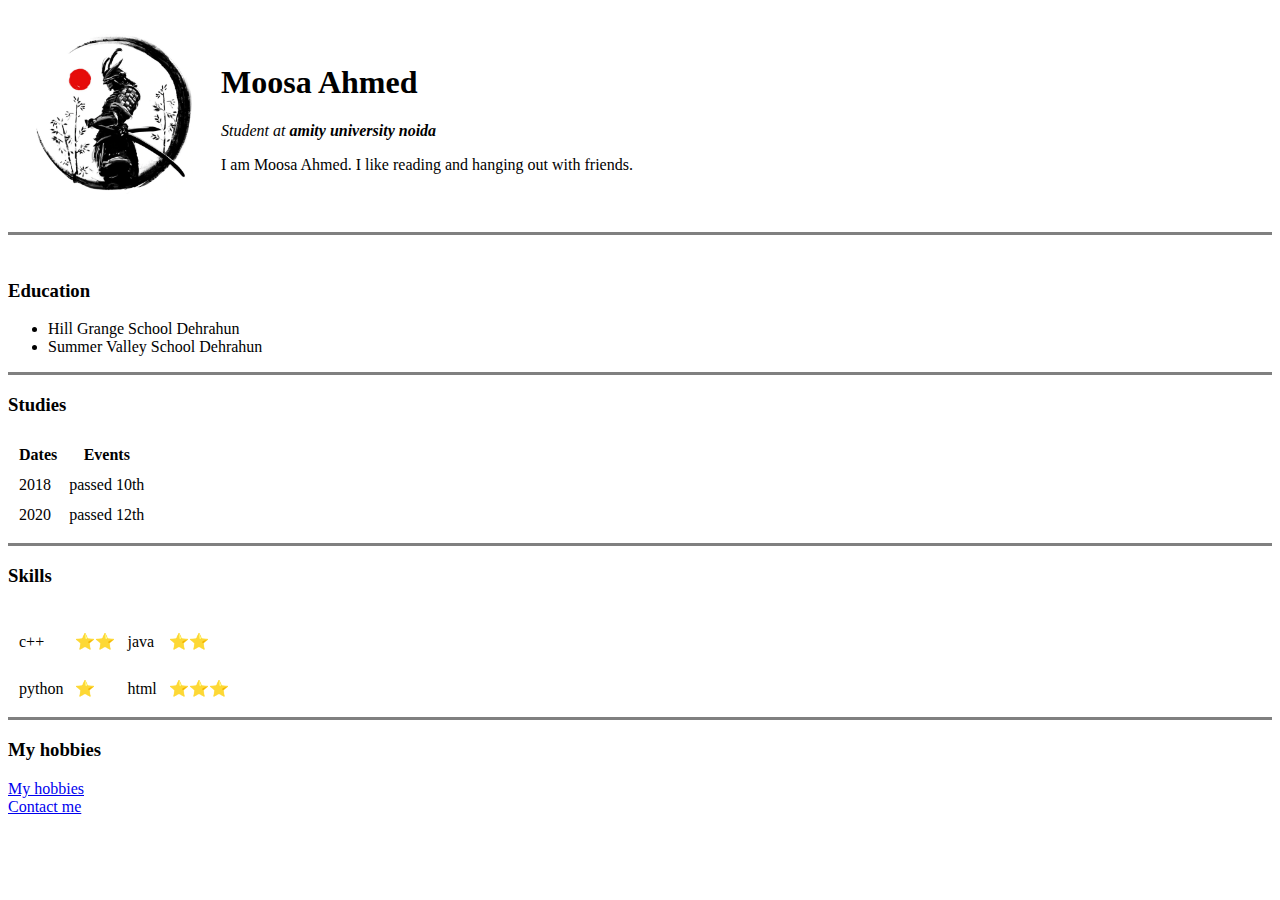
==== index.html @ ff459fec "Add files via upload" ====
<!DOCTYPE html>
<html lang="en">

<head>
    <meta charset="UTF-8">
    <meta http-equiv="X-UA-Compatible" content="IE=edge">
    <meta name="viewport" content="width=device-width, initial-scale=1.0">
    <title>Moosa's personal site</title>
</head>

<body>
    <table cellspacing="25">
        <tr>
            <td><img width="160" height="160" src="images/ab.jpg" alt="Samurai"></td>
            <td>
                <h1>Moosa Ahmed</h1>
                <em>
                    <p>Student at <strong>amity university noida</strong></p>
                </em>
                <p>I am Moosa Ahmed. I like
                    reading and hanging out with friends.</p>
            </td>
        </tr>
    </table>


    <hr size="3" noshade>
    <br>
    <h3>Education</h3>
    <ul>
        <li>Hill Grange School Dehrahun</li>
        <li>Summer Valley School Dehrahun</li>
    </ul>
    <hr size="3" noshade>
    <h3>Studies</h3>
    <table cellspacing="10">
        <thead>
            <tr>
                <th>Dates</th>
                <th>Events</th>
            </tr>
        </thead>
        <tbody>
            <tr>
                <td>2018</td>
                <td>passed 10th</td>
            </tr>
            <tr>
                <td>2020</td>
                <td>passed 12th</td>
            </tr>
        </tbody>
    </table>
    <hr size="3" noshade>
    <h3>Skills</h3>
    <table cellspacing="10">
        <tr>
            <td>c++</td>
            <td>
                <p>&#11088&#11088</p>
            </td>
            <td>java</td>
            <td>&#11088&#11088</td>
        </tr>
        <tr>
            <td>python</td>
            <td>&#11088</td>
            <td>html</td>
            <td>&#11088&#11088&#11088</td>
        </tr>
    </table>
    <hr size="3" noshade>
    <h3>My hobbies</h3>
    <a href="hobbies.html" target="_blank">My hobbies</a><br>
    <a href="contact.html" target="_blsnk>">Contact me</a>
</body>

</html>
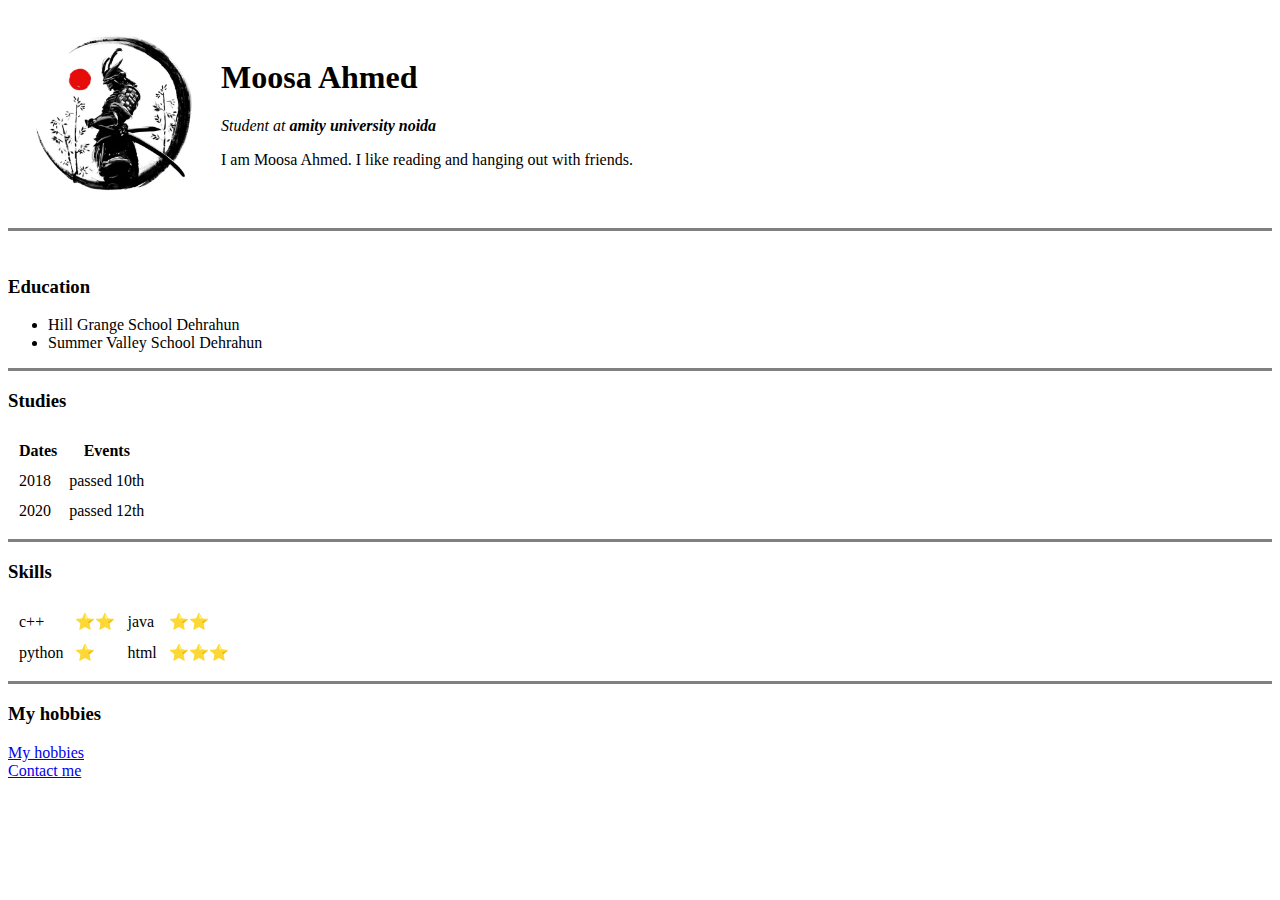
==== commit 17519c37: "Update index.html" ====
--- a/index.html
+++ b/index.html
@@ -1,4 +1,3 @@
-<!DOCTYPE html>
 <html lang="en">
 
 <head>
@@ -75,4 +74,4 @@
     <a href="contact.html" target="_blsnk>">Contact me</a>
 </body>
 
-</html>+</html>
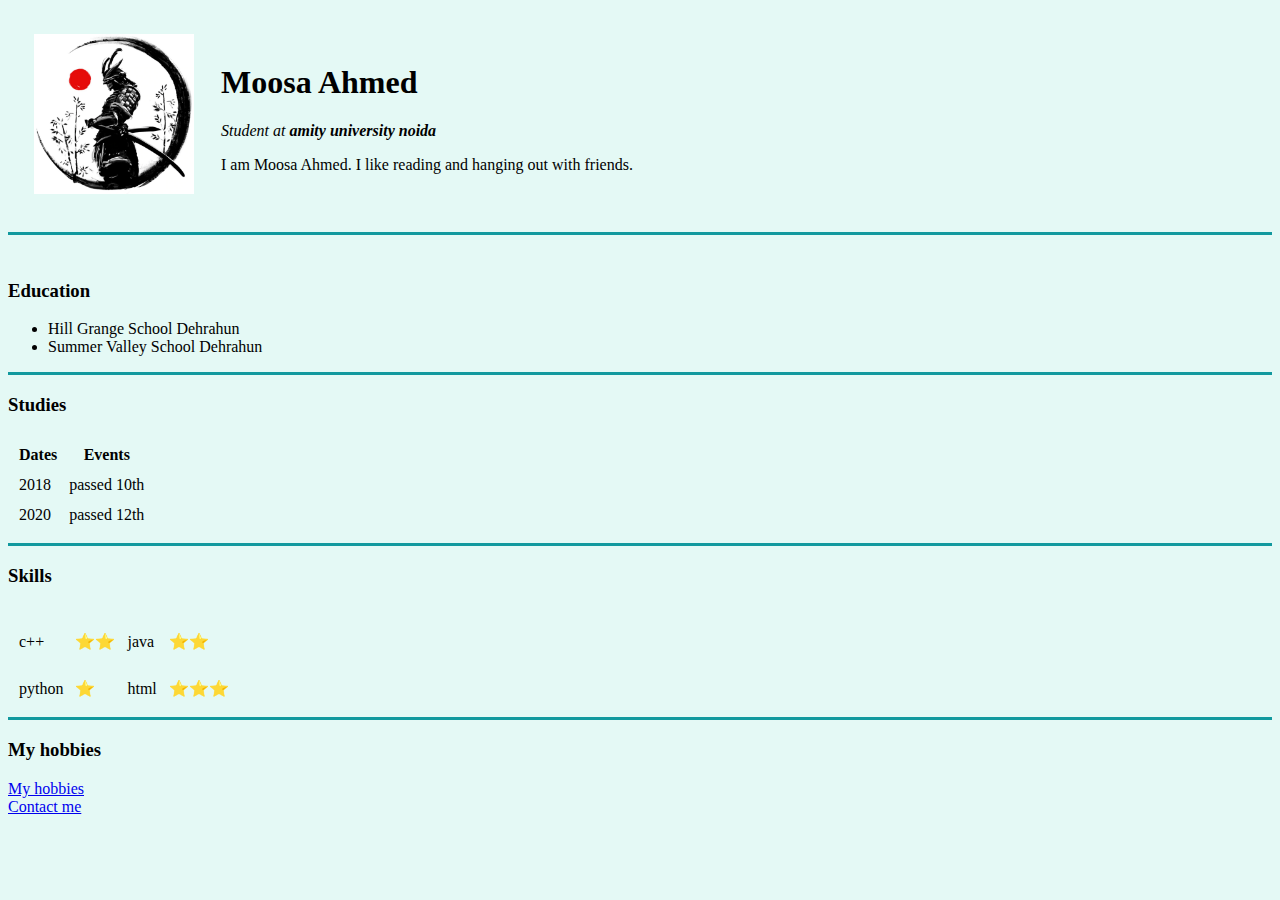
==== commit 36a36e44: "color update" ====
--- a/index.html
+++ b/index.html
@@ -1,3 +1,4 @@
+<!DOCTYPE html>
 <html lang="en">
 
 <head>
@@ -6,6 +7,18 @@
     <meta name="viewport" content="width=device-width, initial-scale=1.0">
     <title>Moosa's personal site</title>
 </head>
+
+<style>
+    body {
+        background-color: #E4F9F5;
+    }
+
+    hr {
+        background-color: #11999E;
+        border-style: none;
+        height: 3px;
+    }
+</style>
 
 <body>
     <table cellspacing="25">
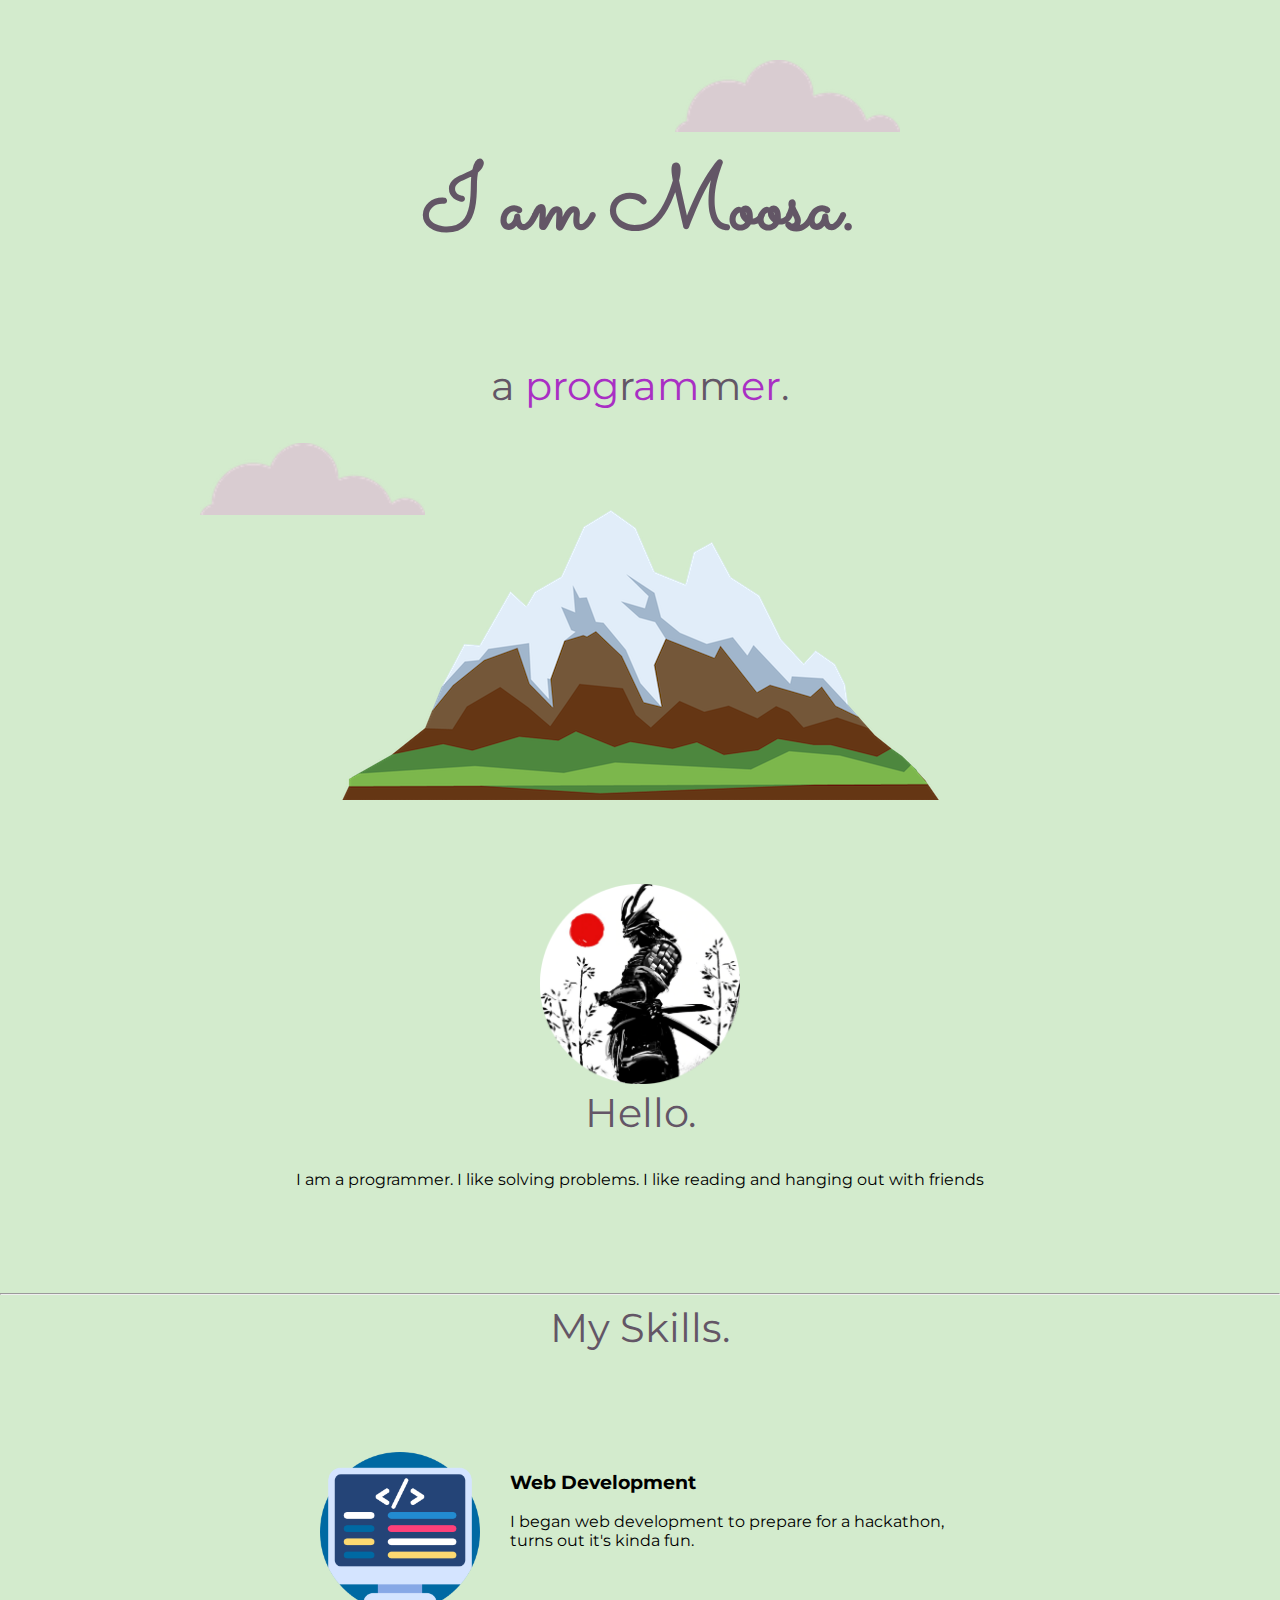
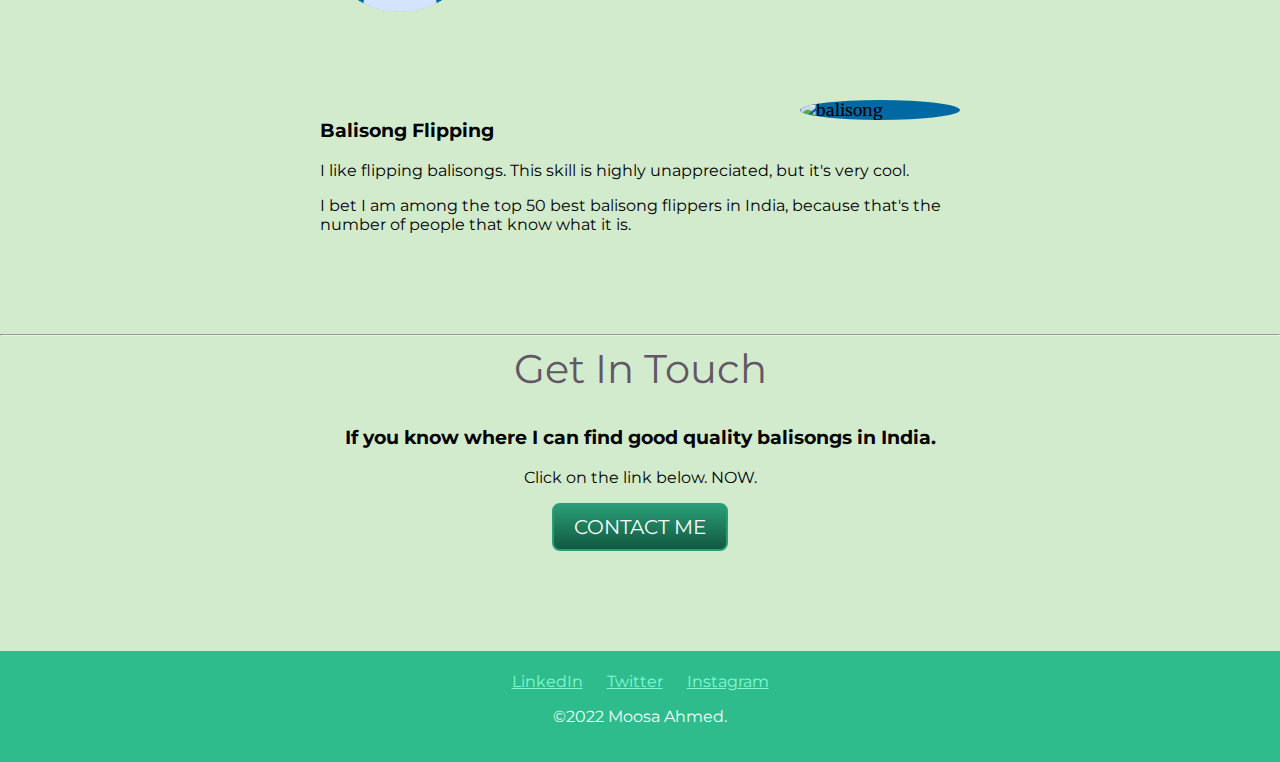
==== commit 6979d104: "Add files via upload" ====
--- a/index.html
+++ b/index.html
@@ -5,86 +5,68 @@
     <meta charset="UTF-8">
     <meta http-equiv="X-UA-Compatible" content="IE=edge">
     <meta name="viewport" content="width=device-width, initial-scale=1.0">
-    <title>Moosa's personal site</title>
+    <title>Moosa Ahmed</title>
+    <link rel="stylesheet" href="css/styles.css">
+    <link rel="icon" href="favicon (1).ico">
+    <link rel="preconnect" href="https://fonts.googleapis.com">
+    <link rel="preconnect" href="https://fonts.gstatic.com" crossorigin>
+    <link rel="preconnect" href="https://fonts.googleapis.com">
+    <link rel="preconnect" href="https://fonts.gstatic.com" crossorigin>
+    <link href="https://fonts.googleapis.com/css2?family=Merriweather&family=Montserrat&family=Sacramento&display=swap"
+        rel="stylesheet">
 </head>
 
-<style>
-    body {
-        background-color: #E4F9F5;
-    }
-
-    hr {
-        background-color: #11999E;
-        border-style: none;
-        height: 3px;
-    }
-</style>
-
 <body>
-    <table cellspacing="25">
-        <tr>
-            <td><img width="160" height="160" src="images/ab.jpg" alt="Samurai"></td>
-            <td>
-                <h1>Moosa Ahmed</h1>
-                <em>
-                    <p>Student at <strong>amity university noida</strong></p>
-                </em>
-                <p>I am Moosa Ahmed. I like
-                    reading and hanging out with friends.</p>
-            </td>
-        </tr>
-    </table>
+    <div class="top">
+        <img class="cloud1" src="images/cloud.png" alt="cloud">
+        <h1>I am Moosa.</h1>
+        <h2>a <span>prog</span>r<span>am</span>m<span>er</span>.</h2>
+        <img class="cloud2" src="images/cloud.png" alt="cloud">
+        <img class="mountain" src="images/mountain.png" alt="mountain">
+    </div>
+    <div class="middle-container">
+        <div class="profile">
+            <img width="200" height="200" src="images/ab.jpg" alt="profile picture">
+            <h2>Hello.</h2>
+            <p>I am a programmer. I like solving problems. I like reading and hanging out with friends
+            </p>
+        </div>
+        <hr>
+        <div class="skills">
+            <h2>My Skills.</h2>
+            <div class="skill-row">
+                <img class="web-development" src="images/coding.png"
+                    alt="web-development">
+                <a class="img" href="https://www.flaticon.com/free-icons/web-development" title="web development icons">Web
+                    development icons created by Freepik - Flaticon</a>
+                <h3>Web Development</h3>
+                <p>I began web development to prepare for a hackathon, turns out it's kinda fun.</p>
+            </div>
+            <div class="skill-row">
+                <img class="balisong" src="https://media.giphy.com/media/UpIbMoThvCCuHrxnp1/giphy.gif" alt="balisong">
+                <h3>Balisong Flipping</h3>
+                <p>I like flipping balisongs. This skill is highly unappreciated, but it's very cool.</p>
+                <p>I bet I am among the top 50 best balisong flippers in India, because that's the number of people
+                    that know what it is.
+                </p>
+            </div>
+        </div>
+        <hr>
+        <div class="contact-me">
+            <h2>Get In Touch</h2>
+            <h3>If you know where I can find good quality balisongs in India.</h3>
+            <p>Click on the link below. NOW.</p>
+            <button class="btn" href="mailto:moosa.ahmed2222@gmail.com">CONTACT ME</button>
+        </div>
+    </div>
 
 
-    <hr size="3" noshade>
-    <br>
-    <h3>Education</h3>
-    <ul>
-        <li>Hill Grange School Dehrahun</li>
-        <li>Summer Valley School Dehrahun</li>
-    </ul>
-    <hr size="3" noshade>
-    <h3>Studies</h3>
-    <table cellspacing="10">
-        <thead>
-            <tr>
-                <th>Dates</th>
-                <th>Events</th>
-            </tr>
-        </thead>
-        <tbody>
-            <tr>
-                <td>2018</td>
-                <td>passed 10th</td>
-            </tr>
-            <tr>
-                <td>2020</td>
-                <td>passed 12th</td>
-            </tr>
-        </tbody>
-    </table>
-    <hr size="3" noshade>
-    <h3>Skills</h3>
-    <table cellspacing="10">
-        <tr>
-            <td>c++</td>
-            <td>
-                <p>&#11088&#11088</p>
-            </td>
-            <td>java</td>
-            <td>&#11088&#11088</td>
-        </tr>
-        <tr>
-            <td>python</td>
-            <td>&#11088</td>
-            <td>html</td>
-            <td>&#11088&#11088&#11088</td>
-        </tr>
-    </table>
-    <hr size="3" noshade>
-    <h3>My hobbies</h3>
-    <a href="hobbies.html" target="_blank">My hobbies</a><br>
-    <a href="contact.html" target="_blsnk>">Contact me</a>
+    <div class="bottom-container">
+        <a class="footer-link" href="https://www.linkedin.com/in/moosa-ahmed-59b27a224/">LinkedIn</a>
+        <a class="footer-link" href="https://twitter.com/RuMouR_13">Twitter</a>
+        <a class="footer-link" href="https://www.instagram.com/moosa9900/">Instagram</a>
+        <p class="cprt">©2022 Moosa Ahmed.</p>
+    </div>
 </body>
 
-</html>
+</html>--- a/css/styles.css
+++ b/css/styles.css
@@ -0,0 +1,130 @@
+div {
+    background-color: #D3EBCD;
+
+}
+
+body {
+    margin: 0;
+    text-align: center;
+    font-family: 'Merriweather', serif;
+    background-color: #D3EBCD;
+}
+
+h1 {
+    line-height: 2;
+    color: #635666;
+    font-size: 5.625rem;
+    margin: 50 auto 0 auto;
+    padding-top: 60px;
+    font-family: 'Sacramento', cursive;
+
+}
+
+h2{
+    font-weight: normal;
+    color: #635666;
+    margin-top: 0;
+    font-size: 2.5rem;
+    font-family: 'Montserrat', sans-serif;
+}
+
+h3{
+    font-family: 'Montserrat', sans-serif;
+}
+.cloud2 {
+    position: absolute;
+    width: 225px;
+    height: 72px;
+    position: absolute;
+    left:200px;
+
+}
+
+.cloud1 {
+    width: 225px;
+    height: 72px;
+    position: absolute;
+    right: 380px;
+}
+.profile{
+    padding: 80px;
+    align-items: center;
+}
+.web-development{
+    margin-right: 30px;
+    float: left;
+    width: 25%;
+    height: 25%;
+}
+.balisong{
+    background-color: #0069a3;
+    margin-left: 30px;
+    float: right;
+    width: 25%;
+    border-radius: 50%;
+}
+.img{
+    display: none;
+}
+p{
+    font-family: 'Montserrat', sans-serif;
+}
+
+a{
+    color: #82f7d6;
+    padding: 10px;
+    font-family: 'Montserrat', sans-serif;
+}
+
+a:hover{
+    color:#2d715e
+}
+span{
+    color: #a92fc4;
+}
+
+.skill-row{
+    padding-top: 50px;
+    margin: 50px auto 100px auto;
+    width: 50%;
+    text-align: left;
+}
+.bottom-container
+{
+    background-color: #2fbc8d;
+    margin-top: 100px;
+    padding-bottom: 20px;
+    padding-top: 20px;
+}
+
+.btn {
+    background: #2a9d77;
+    background-image: -webkit-linear-gradient(top, #2a9d77, #115941);
+    background-image: -moz-linear-gradient(top, #2a9d77, #115941);
+    background-image: -ms-linear-gradient(top, #2a9d77, #115941);
+    background-image: -o-linear-gradient(top, #2a9d77, #115941);
+    background-image: linear-gradient(to bottom, #2a9d77, #115941);
+    -webkit-border-radius: 8;
+    -moz-border-radius: 8;
+    border-radius: 8px;
+    font-family: 'Montserrat', sans-serif;
+    color: #ffffff;
+    font-size: 20px;
+    padding: 10px 20px 10px 20px;
+    border: solid #2a9d77 2px;
+    text-decoration: none;
+  }
+  
+  .btn:hover {
+    background: #2a9d77;
+    background-image: -webkit-linear-gradient(top, #2a9d77, #48e8b3);
+    background-image: -moz-linear-gradient(top, #2a9d77, #48e8b3);
+    background-image: -ms-linear-gradient(top, #2a9d77, #48e8b3);
+    background-image: -o-linear-gradient(top, #2a9d77, #48e8b3);
+    background-image: linear-gradient(to bottom, #2a9d77, #48e8b3);
+    text-decoration: none;
+  }
+
+.cprt{
+    color: azure
+}